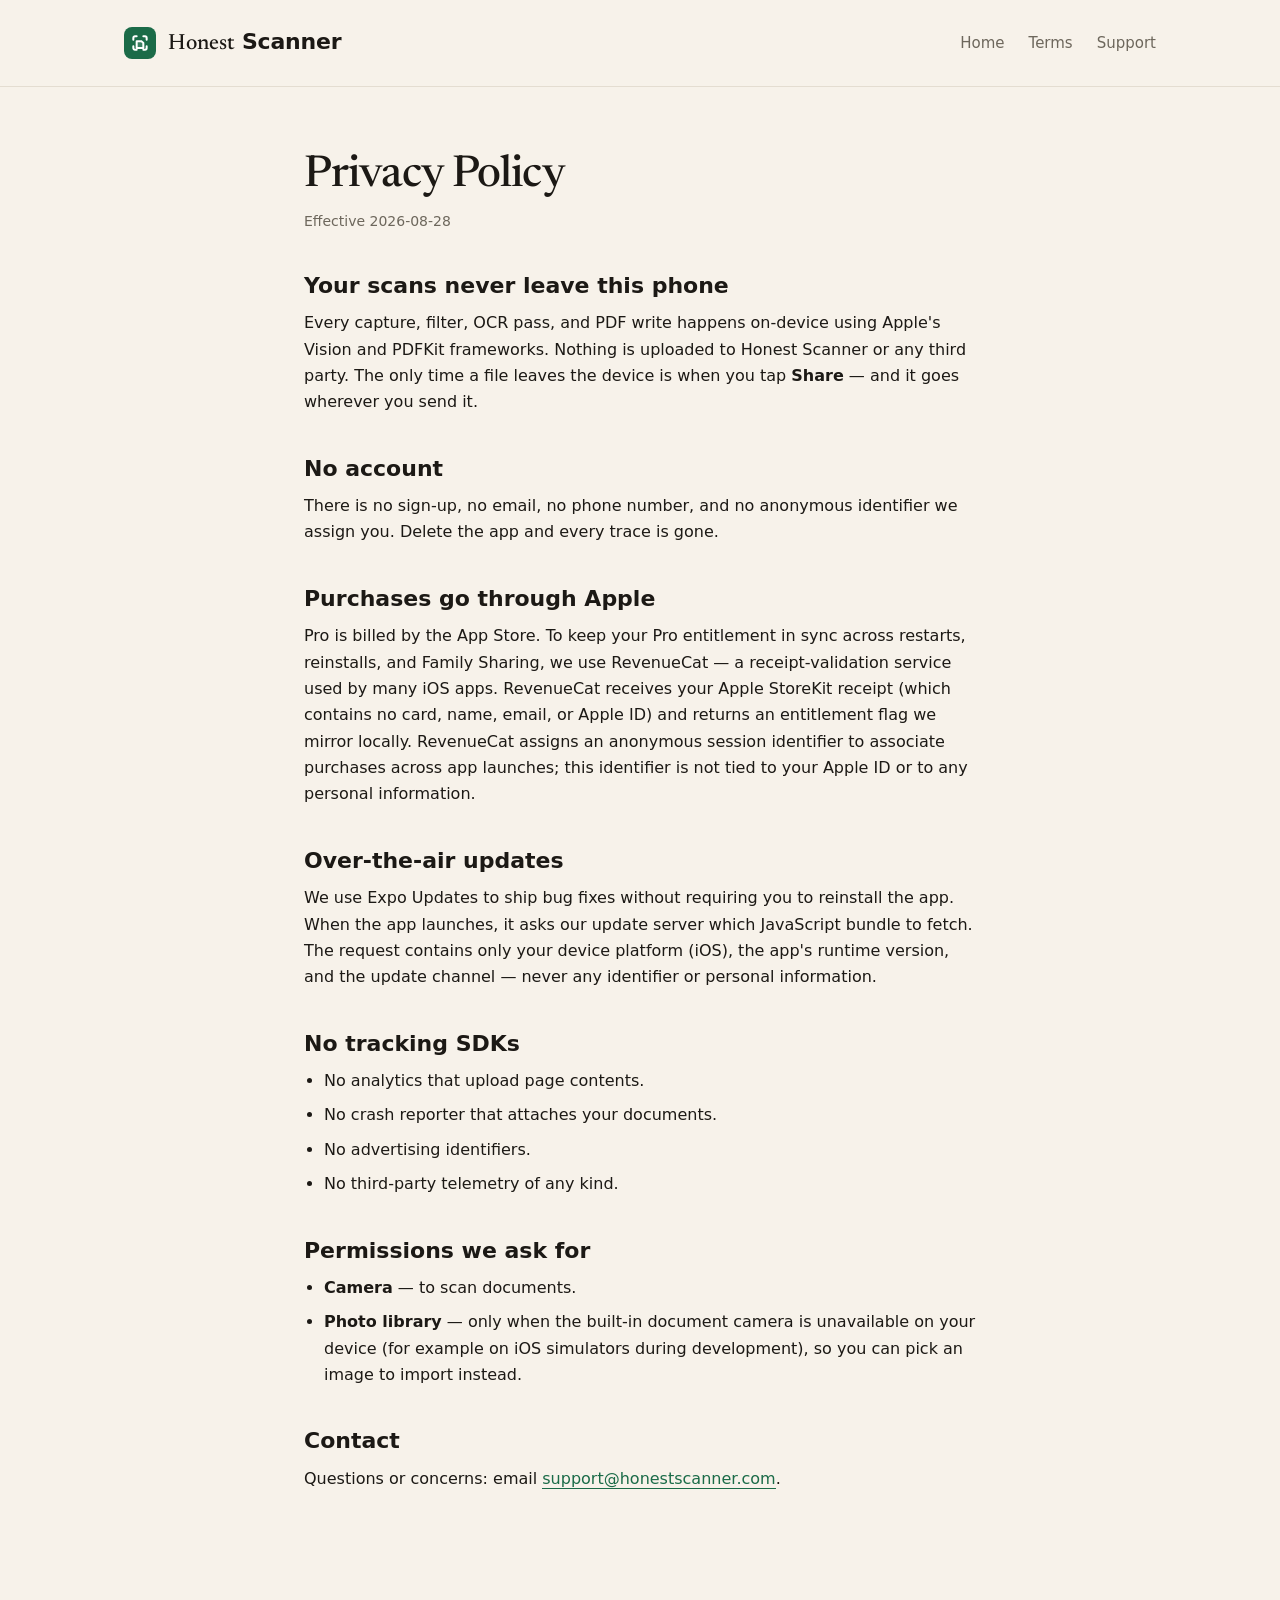
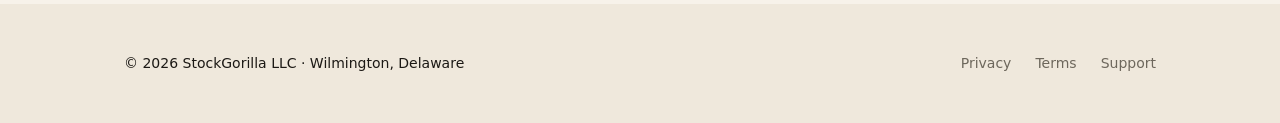
==== privacy/index.html @ a788b51b "Initial commit: Honest Scanner marketing site Static HTML + CSS marketing site for honestscanner.com" ====
<!DOCTYPE html>
<html lang="en">
<head>
  <meta charset="utf-8" />
  <meta name="viewport" content="width=device-width, initial-scale=1" />
  <title>Privacy Policy · Honest Scanner</title>
  <meta name="description" content="Honest Scanner's privacy policy. Your scans never leave the device. No account, no cloud, no tracking." />
  <link rel="preconnect" href="https://fonts.googleapis.com" />
  <link rel="preconnect" href="https://fonts.gstatic.com" crossorigin />
  <link href="https://fonts.googleapis.com/css2?family=Newsreader:ital,wght@0,400;0,500;0,600;0,700&display=swap" rel="stylesheet" />
  <link rel="stylesheet" href="/assets/style.css" />
</head>
<body>

<nav class="nav">
  <div class="container nav-inner">
    <a href="/" class="brand">
      <span class="brand-icon">
        <svg viewBox="0 0 24 24" fill="none" stroke="currentColor" stroke-width="2.4" stroke-linecap="round" stroke-linejoin="round" aria-hidden="true">
          <path d="M4 8V6a2 2 0 0 1 2-2h2" />
          <path d="M16 4h2a2 2 0 0 1 2 2v2" />
          <path d="M20 16v2a2 2 0 0 1-2 2h-2" />
          <path d="M8 20H6a2 2 0 0 1-2-2v-2" />
          <path d="M8 10h6l2 2v6H8z" fill="currentColor" fill-opacity="0.15" />
        </svg>
      </span>
      <span>
        <span class="brand-honest">Honest</span>
        <span class="brand-scanner">Scanner</span>
      </span>
    </a>
    <div class="nav-spacer"></div>
    <div class="nav-links">
      <a href="/">Home</a>
      <a href="/terms/">Terms</a>
      <a href="/support/">Support</a>
    </div>
  </div>
</nav>

<article class="legal-page">
  <div class="container-narrow">
    <h1>Privacy Policy</h1>
    <p class="updated">Effective 2026-08-28</p>

    <h2>Your scans never leave this phone</h2>
    <p>Every capture, filter, OCR pass, and PDF write happens on-device using Apple's Vision and PDFKit frameworks. Nothing is uploaded to Honest Scanner or any third party. The only time a file leaves the device is when you tap <strong>Share</strong> — and it goes wherever you send it.</p>

    <h2>No account</h2>
    <p>There is no sign-up, no email, no phone number, and no anonymous identifier we assign you. Delete the app and every trace is gone.</p>

    <h2>Purchases go through Apple</h2>
    <p>Pro is billed by the App Store. To keep your Pro entitlement in sync across restarts, reinstalls, and Family Sharing, we use RevenueCat — a receipt-validation service used by many iOS apps. RevenueCat receives your Apple StoreKit receipt (which contains no card, name, email, or Apple ID) and returns an entitlement flag we mirror locally. RevenueCat assigns an anonymous session identifier to associate purchases across app launches; this identifier is not tied to your Apple ID or to any personal information.</p>

    <h2>Over-the-air updates</h2>
    <p>We use Expo Updates to ship bug fixes without requiring you to reinstall the app. When the app launches, it asks our update server which JavaScript bundle to fetch. The request contains only your device platform (iOS), the app's runtime version, and the update channel — never any identifier or personal information.</p>

    <h2>No tracking SDKs</h2>
    <ul>
      <li>No analytics that upload page contents.</li>
      <li>No crash reporter that attaches your documents.</li>
      <li>No advertising identifiers.</li>
      <li>No third-party telemetry of any kind.</li>
    </ul>

    <h2>Permissions we ask for</h2>
    <ul>
      <li><strong>Camera</strong> — to scan documents.</li>
      <li><strong>Photo library</strong> — only when the built-in document camera is unavailable on your device (for example on iOS simulators during development), so you can pick an image to import instead.</li>
    </ul>

    <h2>Contact</h2>
    <p>Questions or concerns: email <a href="mailto:support@honestscanner.com">support@honestscanner.com</a>.</p>
  </div>
</article>

<footer class="footer">
  <div class="container footer-grid">
    <div>
      <p style="margin: 0;">© 2026 StockGorilla LLC · Wilmington, Delaware</p>
    </div>
    <div class="footer-links">
      <a href="/privacy/">Privacy</a>
      <a href="/terms/">Terms</a>
      <a href="/support/">Support</a>
    </div>
  </div>
</footer>

</body>
</html>
---- assets/style.css ----
/* Honest Scanner — marketing site
   Design tokens mirror src/theme.ts in the app repo. */

:root {
  --paper: #f7f2ea;
  --surface: #fffdf9;
  --ink: #1c1915;
  --muted: #6d675c;
  --line: #e4ddd1;
  --green: #1b6b48;
  --green-soft: #e5f3ea;
  --paper-gray: #efe8dc;
  --destructive: #b3261e;
  --serif: 'Newsreader', 'Iowan Old Style', 'Palatino', Georgia, serif;
  --sans: -apple-system, BlinkMacSystemFont, 'Segoe UI', system-ui, sans-serif;
}

* {
  box-sizing: border-box;
  margin: 0;
  padding: 0;
}

html {
  scroll-behavior: smooth;
}

body {
  font-family: var(--sans);
  background: var(--paper);
  color: var(--ink);
  line-height: 1.6;
  -webkit-font-smoothing: antialiased;
  -moz-osx-font-smoothing: grayscale;
}

img {
  max-width: 100%;
  height: auto;
  display: block;
}

a {
  color: var(--green);
  text-decoration: none;
}

a:hover {
  text-decoration: underline;
}

/* Layout */

.container {
  width: 100%;
  max-width: 1080px;
  margin: 0 auto;
  padding: 0 24px;
}

.container-narrow {
  width: 100%;
  max-width: 720px;
  margin: 0 auto;
  padding: 0 24px;
}

section {
  padding: 80px 0;
}

@media (max-width: 640px) {
  section {
    padding: 56px 0;
  }
}

/* Type */

h1,
h2,
h3 {
  font-family: var(--serif);
  color: var(--ink);
  letter-spacing: -0.02em;
  line-height: 1.15;
}

h1 {
  font-size: 64px;
  font-weight: 500;
}

h2 {
  font-size: 40px;
  font-weight: 500;
  margin-bottom: 16px;
}

h3 {
  font-size: 24px;
  font-weight: 500;
  margin-bottom: 12px;
}

@media (max-width: 640px) {
  h1 {
    font-size: 44px;
  }
  h2 {
    font-size: 32px;
  }
  h3 {
    font-size: 22px;
  }
}

p {
  color: var(--ink);
  margin-bottom: 16px;
}

.lead {
  font-size: 20px;
  color: var(--muted);
  margin-bottom: 32px;
}

.eyebrow {
  font-size: 13px;
  font-weight: 600;
  color: var(--muted);
  letter-spacing: 0.08em;
  text-transform: uppercase;
  margin-bottom: 12px;
}

/* Nav */

.nav {
  padding: 24px 0;
  border-bottom: 1px solid var(--line);
  background: var(--paper);
  position: sticky;
  top: 0;
  z-index: 10;
}

.nav-inner {
  display: flex;
  align-items: center;
  gap: 24px;
}

.brand {
  display: flex;
  align-items: center;
  gap: 12px;
  color: var(--ink);
  font-size: 22px;
  text-decoration: none;
}

.brand-icon {
  width: 32px;
  height: 32px;
  border-radius: 8px;
  background: var(--green);
  display: flex;
  align-items: center;
  justify-content: center;
}

.brand-icon svg {
  width: 20px;
  height: 20px;
  color: white;
}

.brand-honest {
  font-family: var(--serif);
  font-weight: 500;
}

.brand-scanner {
  font-weight: 700;
  letter-spacing: -0.01em;
}

.nav-spacer {
  flex: 1;
}

.nav-links {
  display: flex;
  gap: 24px;
  align-items: center;
}

.nav-links a {
  color: var(--muted);
  font-size: 15px;
}

.nav-links a:hover {
  color: var(--ink);
  text-decoration: none;
}

@media (max-width: 640px) {
  .nav-links {
    display: none;
  }
}

/* Buttons */

.btn {
  display: inline-flex;
  align-items: center;
  gap: 8px;
  padding: 14px 24px;
  border-radius: 999px;
  font-family: var(--sans);
  font-size: 16px;
  font-weight: 600;
  border: none;
  cursor: pointer;
  text-decoration: none;
  transition: transform 0.08s ease, opacity 0.15s ease;
}

.btn:hover {
  text-decoration: none;
  opacity: 0.9;
}

.btn:active {
  transform: scale(0.98);
}

.btn-primary {
  background: var(--green);
  color: white;
}

.btn-secondary {
  background: var(--paper-gray);
  color: var(--ink);
}

.appstore-badge {
  height: 52px;
  width: auto;
}

/* Hero */

.hero {
  padding: 96px 0 64px;
}

.hero-grid {
  display: grid;
  grid-template-columns: 1.1fr 1fr;
  gap: 56px;
  align-items: center;
}

@media (max-width: 900px) {
  .hero-grid {
    grid-template-columns: 1fr;
    gap: 40px;
  }
}

.hero-tagline {
  font-family: var(--serif);
  font-size: 22px;
  color: var(--muted);
  margin: 20px 0 32px;
  line-height: 1.4;
}

.hero-trust {
  font-size: 15px;
  color: var(--muted);
  margin-top: 24px;
}

.hero-image {
  border-radius: 20px;
  overflow: hidden;
  box-shadow: 0 30px 60px -20px rgba(28, 25, 21, 0.15);
}

/* Feature grid */

.feature-grid {
  display: grid;
  grid-template-columns: repeat(3, 1fr);
  gap: 24px;
  margin-top: 40px;
}

@media (max-width: 900px) {
  .feature-grid {
    grid-template-columns: 1fr;
  }
}

.feature {
  background: var(--surface);
  border: 1px solid var(--line);
  border-radius: 18px;
  padding: 28px;
}

.feature-icon {
  width: 44px;
  height: 44px;
  border-radius: 12px;
  background: var(--green-soft);
  color: var(--green);
  display: flex;
  align-items: center;
  justify-content: center;
  margin-bottom: 16px;
  font-size: 22px;
}

.feature h3 {
  font-family: var(--sans);
  font-size: 18px;
  font-weight: 700;
  margin-bottom: 8px;
  letter-spacing: 0;
}

.feature p {
  color: var(--muted);
  font-size: 15px;
  line-height: 1.55;
  margin: 0;
}

/* Pricing */

.pricing {
  background: var(--surface);
}

.pricing-grid {
  display: grid;
  grid-template-columns: 1fr 1fr;
  gap: 24px;
  margin-top: 40px;
  max-width: 720px;
  margin-left: auto;
  margin-right: auto;
}

@media (max-width: 640px) {
  .pricing-grid {
    grid-template-columns: 1fr;
  }
}

.plan {
  background: var(--paper);
  border: 2px solid var(--line);
  border-radius: 18px;
  padding: 32px;
  position: relative;
}

.plan-best {
  border-color: var(--green);
}

.plan-badge {
  position: absolute;
  top: 20px;
  right: 20px;
  background: var(--green-soft);
  color: var(--green);
  font-size: 11px;
  font-weight: 700;
  letter-spacing: 0.08em;
  padding: 4px 10px;
  border-radius: 999px;
}

.plan-name {
  font-family: var(--sans);
  font-size: 18px;
  font-weight: 700;
  color: var(--ink);
  margin-bottom: 8px;
}

.plan-price {
  font-family: var(--serif);
  font-size: 44px;
  font-weight: 500;
  color: var(--ink);
  line-height: 1;
  margin-bottom: 4px;
}

.plan-cadence {
  color: var(--muted);
  font-size: 15px;
  margin-bottom: 20px;
}

.plan-notes {
  color: var(--muted);
  font-size: 14px;
  line-height: 1.5;
}

.pricing-fine {
  text-align: center;
  color: var(--muted);
  font-size: 14px;
  margin-top: 32px;
}

/* Compare */

.compare-table {
  width: 100%;
  border-collapse: collapse;
  background: var(--surface);
  border: 1px solid var(--line);
  border-radius: 18px;
  overflow: hidden;
  margin-top: 32px;
  font-size: 15px;
}

.compare-table th,
.compare-table td {
  padding: 14px 16px;
  text-align: center;
  border-bottom: 1px solid var(--line);
}

.compare-table th:first-child,
.compare-table td:first-child {
  text-align: left;
  font-weight: 500;
}

.compare-table thead {
  background: var(--paper-gray);
}

.compare-table th {
  font-size: 13px;
  font-weight: 600;
  text-transform: uppercase;
  letter-spacing: 0.06em;
  color: var(--muted);
}

.compare-table th.us {
  color: var(--green);
}

.compare-table td.us {
  background: var(--green-soft);
  color: var(--ink);
  font-weight: 600;
}

.compare-table tr:last-child td {
  border-bottom: none;
}

.compare-wrap {
  overflow-x: auto;
}

/* Trust */

.trust {
  background: var(--paper);
}

.trust-list {
  list-style: none;
  padding: 0;
  margin: 32px 0 0;
  display: grid;
  grid-template-columns: repeat(2, 1fr);
  gap: 16px 40px;
}

@media (max-width: 640px) {
  .trust-list {
    grid-template-columns: 1fr;
  }
}

.trust-list li {
  padding-left: 32px;
  position: relative;
  color: var(--ink);
  font-size: 16px;
  line-height: 1.5;
}

.trust-list li::before {
  content: '✓';
  position: absolute;
  left: 0;
  top: 0;
  color: var(--green);
  font-weight: 700;
  font-size: 18px;
}

/* Closing CTA */

.closing {
  background: var(--green);
  color: white;
  text-align: center;
  padding: 96px 24px;
}

.closing h2 {
  color: white;
  font-size: 56px;
  margin-bottom: 20px;
}

.closing .strike {
  color: rgba(255, 255, 255, 0.5);
  text-decoration: line-through;
  font-size: 32px;
  font-weight: 400;
  margin-bottom: 32px;
  display: block;
}

@media (max-width: 640px) {
  .closing h2 {
    font-size: 40px;
  }
  .closing .strike {
    font-size: 24px;
  }
}

.closing .btn-primary {
  background: white;
  color: var(--green);
}

/* Footer */

.footer {
  background: var(--paper-gray);
  padding: 48px 0;
  color: var(--muted);
  font-size: 14px;
}

.footer-grid {
  display: grid;
  grid-template-columns: 1fr auto;
  gap: 32px;
  align-items: start;
}

@media (max-width: 640px) {
  .footer-grid {
    grid-template-columns: 1fr;
  }
}

.footer-links {
  display: flex;
  gap: 24px;
  flex-wrap: wrap;
}

.footer-links a {
  color: var(--muted);
}

.footer-links a:hover {
  color: var(--ink);
}

/* Legal pages (privacy/terms/support) */

.legal-page {
  padding: 64px 0 96px;
}

.legal-page h1 {
  font-size: 44px;
  margin-bottom: 8px;
}

.legal-page .updated {
  color: var(--muted);
  font-size: 14px;
  margin-bottom: 40px;
}

.legal-page h2 {
  font-size: 22px;
  font-family: var(--sans);
  font-weight: 700;
  letter-spacing: 0;
  margin-top: 40px;
  margin-bottom: 12px;
}

.legal-page p,
.legal-page li {
  color: var(--ink);
  font-size: 16px;
  line-height: 1.65;
  margin-bottom: 16px;
}

.legal-page ul {
  padding-left: 20px;
}

.legal-page ul li {
  margin-bottom: 8px;
}

.legal-page a {
  border-bottom: 1px solid var(--green);
}

.legal-page a:hover {
  text-decoration: none;
  opacity: 0.7;
}
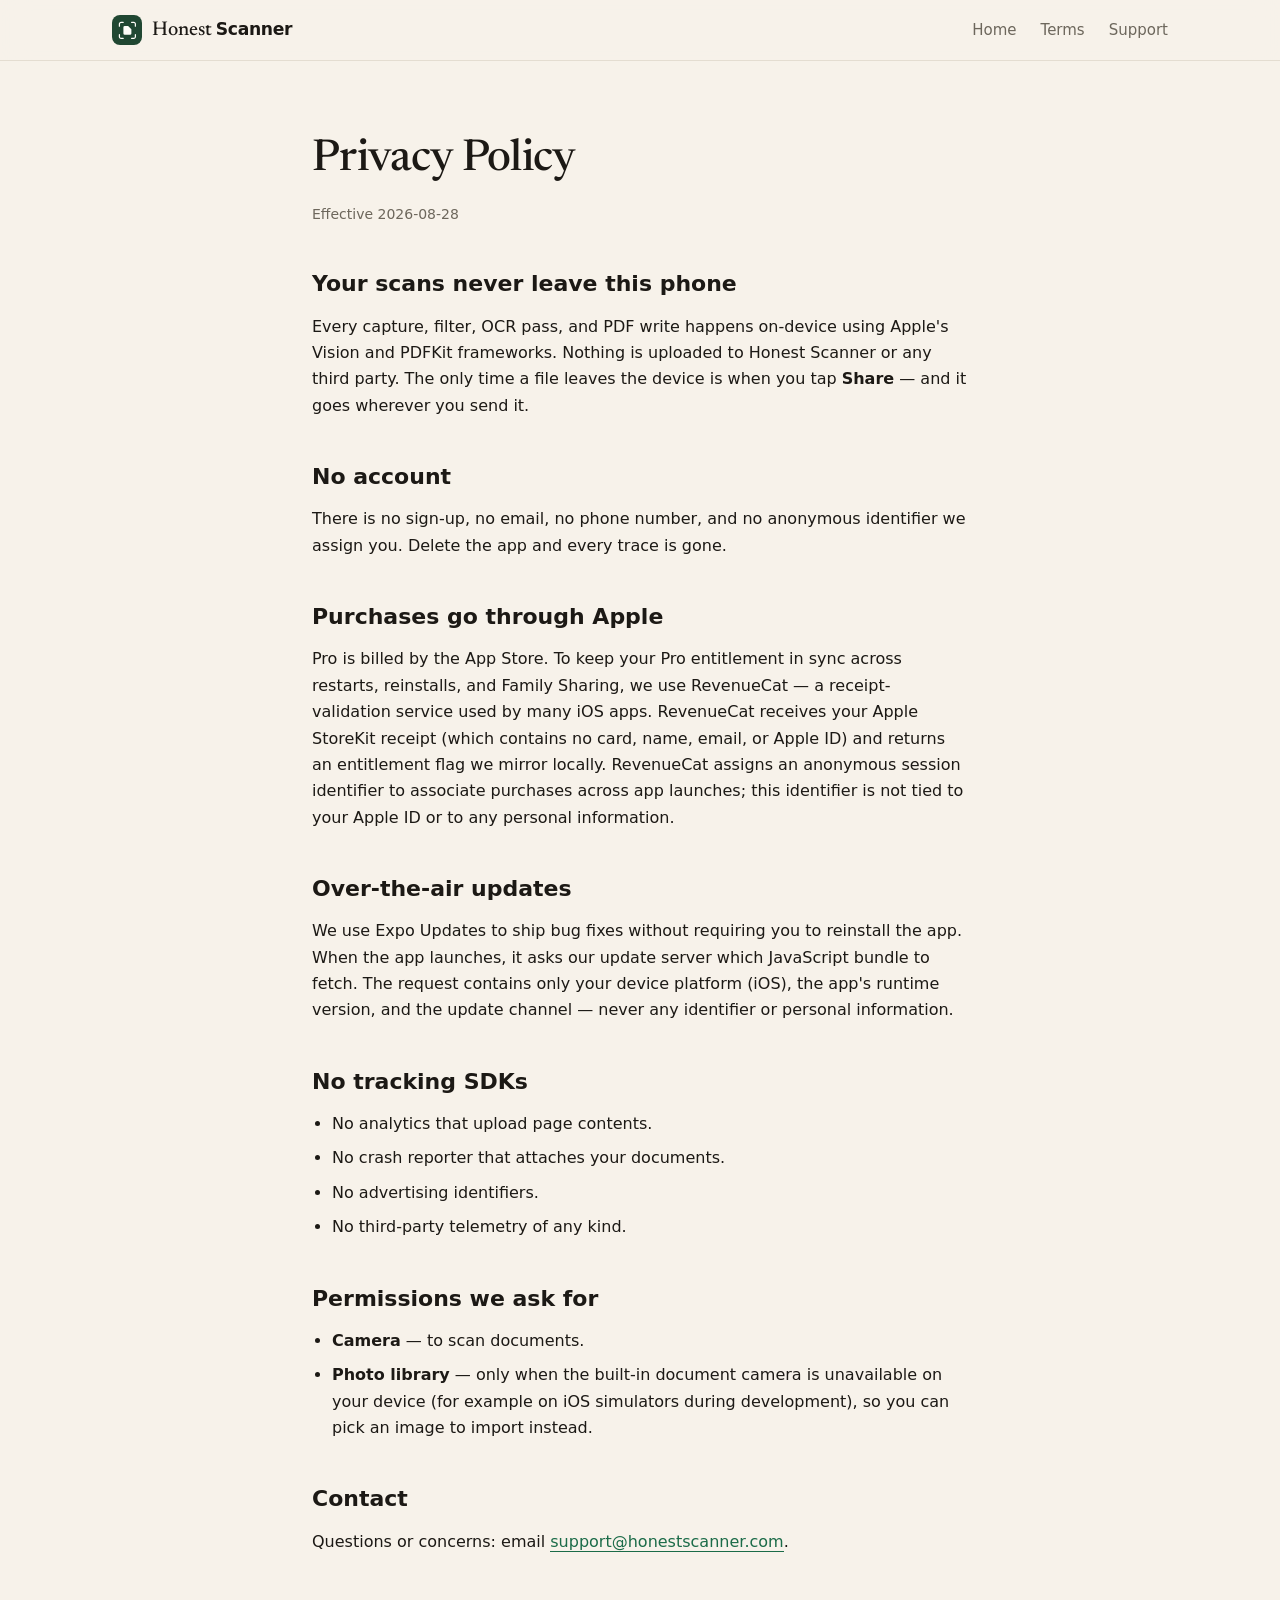
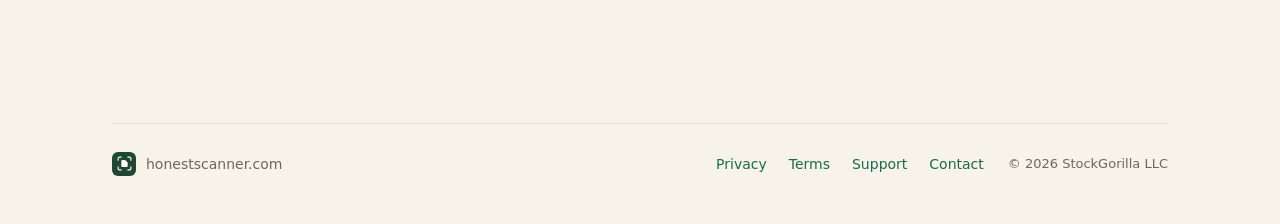
==== commit 07765115: "Rebuild landing page from Claude Design source Import honestscanner.com.dc.html from wesite design/ " ====
--- a/privacy/index.html
+++ b/privacy/index.html
@@ -1,30 +1,25 @@
 <!DOCTYPE html>
 <html lang="en">
 <head>
-  <meta charset="utf-8" />
-  <meta name="viewport" content="width=device-width, initial-scale=1" />
-  <title>Privacy Policy · Honest Scanner</title>
-  <meta name="description" content="Honest Scanner's privacy policy. Your scans never leave the device. No account, no cloud, no tracking." />
-  <link rel="preconnect" href="https://fonts.googleapis.com" />
-  <link rel="preconnect" href="https://fonts.gstatic.com" crossorigin />
-  <link href="https://fonts.googleapis.com/css2?family=Newsreader:ital,wght@0,400;0,500;0,600;0,700&display=swap" rel="stylesheet" />
-  <link rel="stylesheet" href="/assets/style.css" />
+<meta charset="utf-8">
+<meta name="viewport" content="width=device-width, initial-scale=1">
+<title>Privacy Policy · Honest Scanner</title>
+<meta name="description" content="Your scans never leave the device. No account, no cloud, no tracking.">
+<link rel="icon" type="image/png" href="/assets/favicon.png">
+<link rel="preconnect" href="https://fonts.googleapis.com">
+<link rel="preconnect" href="https://fonts.gstatic.com" crossorigin>
+<link href="https://fonts.googleapis.com/css2?family=Newsreader:opsz,wght@6..72,400;6..72,500;6..72,600&display=swap" rel="stylesheet">
+<link rel="stylesheet" href="/assets/style.css">
 </head>
 <body>
 
 <nav class="nav">
-  <div class="container nav-inner">
+  <div class="nav-inner">
     <a href="/" class="brand">
-      <span class="brand-icon">
-        <svg viewBox="0 0 24 24" fill="none" stroke="currentColor" stroke-width="2.4" stroke-linecap="round" stroke-linejoin="round" aria-hidden="true">
-          <path d="M4 8V6a2 2 0 0 1 2-2h2" />
-          <path d="M16 4h2a2 2 0 0 1 2 2v2" />
-          <path d="M20 16v2a2 2 0 0 1-2 2h-2" />
-          <path d="M8 20H6a2 2 0 0 1-2-2v-2" />
-          <path d="M8 10h6l2 2v6H8z" fill="currentColor" fill-opacity="0.15" />
-        </svg>
-      </span>
-      <span>
+      <div class="brand-icon">
+        <svg width="18.8" height="18.8" viewBox="0 0 40 40" fill="none"><g stroke="#FFFDF9" stroke-width="2.6" stroke-linecap="round"><path d="M3 11V6.5A3.5 3.5 0 0 1 6.5 3H11"/><path d="M29 3h4.5A3.5 3.5 0 0 1 37 6.5V11"/><path d="M37 29v4.5a3.5 3.5 0 0 1-3.5 3.5H29"/><path d="M11 37H6.5A3.5 3.5 0 0 1 3 33.5V29"/></g><path d="M11.5 13.5a3 3 0 0 1 3-3h7L28.5 17.5v9a3 3 0 0 1-3 3h-11a3 3 0 0 1-3-3z" fill="#FFFDF9"/></svg>
+      </div>
+      <span class="brand-wordmark">
         <span class="brand-honest">Honest</span>
         <span class="brand-scanner">Scanner</span>
       </span>
@@ -75,15 +70,21 @@
 </article>
 
 <footer class="footer">
-  <div class="container footer-grid">
-    <div>
-      <p style="margin: 0;">© 2026 StockGorilla LLC · Wilmington, Delaware</p>
+  <div class="footer-inner">
+    <div class="footer-brand">
+      <div class="footer-brand-icon">
+        <svg width="15" height="15" viewBox="0 0 40 40" fill="none"><g stroke="#FFFDF9" stroke-width="3" stroke-linecap="round"><path d="M3 11V6.5A3.5 3.5 0 0 1 6.5 3H11"/><path d="M29 3h4.5A3.5 3.5 0 0 1 37 6.5V11"/><path d="M37 29v4.5a3.5 3.5 0 0 1-3.5 3.5H29"/><path d="M11 37H6.5A3.5 3.5 0 0 1 3 33.5V29"/></g><path d="M11.5 13.5a3 3 0 0 1 3-3h7L28.5 17.5v9a3 3 0 0 1-3 3h-11a3 3 0 0 1-3-3z" fill="#FFFDF9"/></svg>
+      </div>
+      <span>honestscanner.com</span>
     </div>
+    <div class="footer-spacer"></div>
     <div class="footer-links">
       <a href="/privacy/">Privacy</a>
       <a href="/terms/">Terms</a>
       <a href="/support/">Support</a>
+      <a href="mailto:support@honestscanner.com">Contact</a>
     </div>
+    <div class="footer-copyright">© 2026 StockGorilla LLC</div>
   </div>
 </footer>
 
--- a/assets/style.css
+++ b/assets/style.css
@@ -1,5 +1,5 @@
-/* Honest Scanner — marketing site
-   Design tokens mirror src/theme.ts in the app repo. */
+/* Honest Scanner — legal pages (privacy / terms / support).
+   The landing page (/) is fully inline-styled and doesn't use this file. */
 
 :root {
   --paper: #f7f2ea;
@@ -8,183 +8,103 @@
   --muted: #6d675c;
   --line: #e4ddd1;
   --green: #1b6b48;
+  --green-dark: #0f4c32;
   --green-soft: #e5f3ea;
   --paper-gray: #efe8dc;
-  --destructive: #b3261e;
+  --brand-green: #204732;
   --serif: 'Newsreader', 'Iowan Old Style', 'Palatino', Georgia, serif;
-  --sans: -apple-system, BlinkMacSystemFont, 'Segoe UI', system-ui, sans-serif;
+  --sans: -apple-system, 'SF Pro Text', 'Helvetica Neue', system-ui, sans-serif;
 }
 
 * {
   box-sizing: border-box;
+}
+
+body {
   margin: 0;
-  padding: 0;
-}
-
-html {
-  scroll-behavior: smooth;
-}
-
-body {
+  background: var(--paper);
+  color: var(--ink);
   font-family: var(--sans);
-  background: var(--paper);
-  color: var(--ink);
-  line-height: 1.6;
   -webkit-font-smoothing: antialiased;
   -moz-osx-font-smoothing: grayscale;
-}
-
-img {
-  max-width: 100%;
-  height: auto;
-  display: block;
+  line-height: 1.6;
 }
 
 a {
   color: var(--green);
   text-decoration: none;
+  transition: color 0.15s ease;
 }
 
 a:hover {
-  text-decoration: underline;
-}
-
-/* Layout */
-
-.container {
-  width: 100%;
-  max-width: 1080px;
-  margin: 0 auto;
-  padding: 0 24px;
+  color: var(--green-dark);
 }
 
 .container-narrow {
-  width: 100%;
   max-width: 720px;
   margin: 0 auto;
-  padding: 0 24px;
-}
-
-section {
-  padding: 80px 0;
-}
-
-@media (max-width: 640px) {
-  section {
-    padding: 56px 0;
-  }
-}
-
-/* Type */
-
-h1,
-h2,
-h3 {
-  font-family: var(--serif);
-  color: var(--ink);
-  letter-spacing: -0.02em;
-  line-height: 1.15;
-}
-
-h1 {
-  font-size: 64px;
-  font-weight: 500;
-}
-
-h2 {
-  font-size: 40px;
-  font-weight: 500;
-  margin-bottom: 16px;
-}
-
-h3 {
-  font-size: 24px;
-  font-weight: 500;
-  margin-bottom: 12px;
-}
-
-@media (max-width: 640px) {
-  h1 {
-    font-size: 44px;
-  }
-  h2 {
-    font-size: 32px;
-  }
-  h3 {
-    font-size: 22px;
-  }
-}
-
-p {
-  color: var(--ink);
-  margin-bottom: 16px;
-}
-
-.lead {
-  font-size: 20px;
-  color: var(--muted);
-  margin-bottom: 32px;
-}
-
-.eyebrow {
-  font-size: 13px;
-  font-weight: 600;
-  color: var(--muted);
-  letter-spacing: 0.08em;
-  text-transform: uppercase;
-  margin-bottom: 12px;
-}
-
-/* Nav */
+  padding: 0 32px;
+}
+
+/* Nav — mirrors the landing page's sticky bar */
 
 .nav {
-  padding: 24px 0;
-  border-bottom: 1px solid var(--line);
-  background: var(--paper);
   position: sticky;
   top: 0;
   z-index: 10;
+  background: rgba(247, 242, 234, 0.9);
+  backdrop-filter: blur(14px);
+  border-bottom: 1px solid var(--line);
 }
 
 .nav-inner {
-  display: flex;
-  align-items: center;
-  gap: 24px;
+  max-width: 1120px;
+  margin: 0 auto;
+  padding: 14px 32px;
+  display: flex;
+  align-items: center;
+  gap: 28px;
 }
 
 .brand {
   display: flex;
   align-items: center;
-  gap: 12px;
-  color: var(--ink);
-  font-size: 22px;
-  text-decoration: none;
+  gap: 10px;
+  color: var(--ink);
+}
+
+.brand:hover {
+  color: var(--ink);
 }
 
 .brand-icon {
-  width: 32px;
-  height: 32px;
+  width: 30px;
+  height: 30px;
   border-radius: 8px;
-  background: var(--green);
+  background: var(--brand-green);
   display: flex;
   align-items: center;
   justify-content: center;
-}
-
-.brand-icon svg {
-  width: 20px;
-  height: 20px;
-  color: white;
+  flex: none;
+}
+
+.brand-wordmark {
+  display: flex;
+  align-items: baseline;
+  gap: 4.4px;
 }
 
 .brand-honest {
   font-family: var(--serif);
+  font-size: 20px;
   font-weight: 500;
+  letter-spacing: -0.005em;
 }
 
 .brand-scanner {
+  font-size: 17.2px;
   font-weight: 700;
-  letter-spacing: -0.01em;
+  letter-spacing: -0.02em;
 }
 
 .nav-spacer {
@@ -198,428 +118,48 @@
 }
 
 .nav-links a {
-  color: var(--muted);
   font-size: 15px;
+  color: var(--muted);
 }
 
 .nav-links a:hover {
   color: var(--ink);
-  text-decoration: none;
 }
 
 @media (max-width: 640px) {
-  .nav-links {
+  .nav-links a:not(:last-child) {
     display: none;
   }
 }
 
-/* Buttons */
-
-.btn {
-  display: inline-flex;
-  align-items: center;
-  gap: 8px;
-  padding: 14px 24px;
-  border-radius: 999px;
-  font-family: var(--sans);
-  font-size: 16px;
-  font-weight: 600;
-  border: none;
-  cursor: pointer;
-  text-decoration: none;
-  transition: transform 0.08s ease, opacity 0.15s ease;
-}
-
-.btn:hover {
-  text-decoration: none;
-  opacity: 0.9;
-}
-
-.btn:active {
-  transform: scale(0.98);
-}
-
-.btn-primary {
-  background: var(--green);
-  color: white;
-}
-
-.btn-secondary {
-  background: var(--paper-gray);
-  color: var(--ink);
-}
-
-.appstore-badge {
-  height: 52px;
-  width: auto;
-}
-
-/* Hero */
-
-.hero {
-  padding: 96px 0 64px;
-}
-
-.hero-grid {
-  display: grid;
-  grid-template-columns: 1.1fr 1fr;
-  gap: 56px;
-  align-items: center;
-}
-
-@media (max-width: 900px) {
-  .hero-grid {
-    grid-template-columns: 1fr;
-    gap: 40px;
-  }
-}
-
-.hero-tagline {
-  font-family: var(--serif);
-  font-size: 22px;
-  color: var(--muted);
-  margin: 20px 0 32px;
-  line-height: 1.4;
-}
-
-.hero-trust {
-  font-size: 15px;
-  color: var(--muted);
-  margin-top: 24px;
-}
-
-.hero-image {
-  border-radius: 20px;
-  overflow: hidden;
-  box-shadow: 0 30px 60px -20px rgba(28, 25, 21, 0.15);
-}
-
-/* Feature grid */
-
-.feature-grid {
-  display: grid;
-  grid-template-columns: repeat(3, 1fr);
-  gap: 24px;
-  margin-top: 40px;
-}
-
-@media (max-width: 900px) {
-  .feature-grid {
-    grid-template-columns: 1fr;
-  }
-}
-
-.feature {
-  background: var(--surface);
-  border: 1px solid var(--line);
-  border-radius: 18px;
-  padding: 28px;
-}
-
-.feature-icon {
-  width: 44px;
-  height: 44px;
-  border-radius: 12px;
-  background: var(--green-soft);
-  color: var(--green);
-  display: flex;
-  align-items: center;
-  justify-content: center;
-  margin-bottom: 16px;
-  font-size: 22px;
-}
-
-.feature h3 {
-  font-family: var(--sans);
-  font-size: 18px;
-  font-weight: 700;
-  margin-bottom: 8px;
-  letter-spacing: 0;
-}
-
-.feature p {
-  color: var(--muted);
-  font-size: 15px;
-  line-height: 1.55;
-  margin: 0;
-}
-
-/* Pricing */
-
-.pricing {
-  background: var(--surface);
-}
-
-.pricing-grid {
-  display: grid;
-  grid-template-columns: 1fr 1fr;
-  gap: 24px;
-  margin-top: 40px;
-  max-width: 720px;
-  margin-left: auto;
-  margin-right: auto;
-}
-
-@media (max-width: 640px) {
-  .pricing-grid {
-    grid-template-columns: 1fr;
-  }
-}
-
-.plan {
-  background: var(--paper);
-  border: 2px solid var(--line);
-  border-radius: 18px;
-  padding: 32px;
-  position: relative;
-}
-
-.plan-best {
-  border-color: var(--green);
-}
-
-.plan-badge {
-  position: absolute;
-  top: 20px;
-  right: 20px;
-  background: var(--green-soft);
-  color: var(--green);
-  font-size: 11px;
-  font-weight: 700;
-  letter-spacing: 0.08em;
-  padding: 4px 10px;
-  border-radius: 999px;
-}
-
-.plan-name {
-  font-family: var(--sans);
-  font-size: 18px;
-  font-weight: 700;
-  color: var(--ink);
-  margin-bottom: 8px;
-}
-
-.plan-price {
+/* Legal page body */
+
+.legal-page {
+  padding: 64px 0 96px;
+}
+
+.legal-page h1 {
   font-family: var(--serif);
   font-size: 44px;
   font-weight: 500;
-  color: var(--ink);
-  line-height: 1;
-  margin-bottom: 4px;
-}
-
-.plan-cadence {
-  color: var(--muted);
-  font-size: 15px;
-  margin-bottom: 20px;
-}
-
-.plan-notes {
+  letter-spacing: -0.015em;
+  margin: 0 0 8px;
+  color: var(--ink);
+}
+
+.legal-page .updated {
   color: var(--muted);
   font-size: 14px;
-  line-height: 1.5;
-}
-
-.pricing-fine {
-  text-align: center;
-  color: var(--muted);
-  font-size: 14px;
-  margin-top: 32px;
-}
-
-/* Compare */
-
-.compare-table {
-  width: 100%;
-  border-collapse: collapse;
-  background: var(--surface);
-  border: 1px solid var(--line);
-  border-radius: 18px;
-  overflow: hidden;
-  margin-top: 32px;
-  font-size: 15px;
-}
-
-.compare-table th,
-.compare-table td {
-  padding: 14px 16px;
-  text-align: center;
-  border-bottom: 1px solid var(--line);
-}
-
-.compare-table th:first-child,
-.compare-table td:first-child {
-  text-align: left;
-  font-weight: 500;
-}
-
-.compare-table thead {
-  background: var(--paper-gray);
-}
-
-.compare-table th {
-  font-size: 13px;
-  font-weight: 600;
-  text-transform: uppercase;
-  letter-spacing: 0.06em;
-  color: var(--muted);
-}
-
-.compare-table th.us {
-  color: var(--green);
-}
-
-.compare-table td.us {
-  background: var(--green-soft);
-  color: var(--ink);
-  font-weight: 600;
-}
-
-.compare-table tr:last-child td {
-  border-bottom: none;
-}
-
-.compare-wrap {
-  overflow-x: auto;
-}
-
-/* Trust */
-
-.trust {
-  background: var(--paper);
-}
-
-.trust-list {
-  list-style: none;
-  padding: 0;
-  margin: 32px 0 0;
-  display: grid;
-  grid-template-columns: repeat(2, 1fr);
-  gap: 16px 40px;
-}
-
-@media (max-width: 640px) {
-  .trust-list {
-    grid-template-columns: 1fr;
-  }
-}
-
-.trust-list li {
-  padding-left: 32px;
-  position: relative;
-  color: var(--ink);
-  font-size: 16px;
-  line-height: 1.5;
-}
-
-.trust-list li::before {
-  content: '✓';
-  position: absolute;
-  left: 0;
-  top: 0;
-  color: var(--green);
-  font-weight: 700;
-  font-size: 18px;
-}
-
-/* Closing CTA */
-
-.closing {
-  background: var(--green);
-  color: white;
-  text-align: center;
-  padding: 96px 24px;
-}
-
-.closing h2 {
-  color: white;
-  font-size: 56px;
-  margin-bottom: 20px;
-}
-
-.closing .strike {
-  color: rgba(255, 255, 255, 0.5);
-  text-decoration: line-through;
-  font-size: 32px;
-  font-weight: 400;
-  margin-bottom: 32px;
-  display: block;
-}
-
-@media (max-width: 640px) {
-  .closing h2 {
-    font-size: 40px;
-  }
-  .closing .strike {
-    font-size: 24px;
-  }
-}
-
-.closing .btn-primary {
-  background: white;
-  color: var(--green);
-}
-
-/* Footer */
-
-.footer {
-  background: var(--paper-gray);
-  padding: 48px 0;
-  color: var(--muted);
-  font-size: 14px;
-}
-
-.footer-grid {
-  display: grid;
-  grid-template-columns: 1fr auto;
-  gap: 32px;
-  align-items: start;
-}
-
-@media (max-width: 640px) {
-  .footer-grid {
-    grid-template-columns: 1fr;
-  }
-}
-
-.footer-links {
-  display: flex;
-  gap: 24px;
-  flex-wrap: wrap;
-}
-
-.footer-links a {
-  color: var(--muted);
-}
-
-.footer-links a:hover {
-  color: var(--ink);
-}
-
-/* Legal pages (privacy/terms/support) */
-
-.legal-page {
-  padding: 64px 0 96px;
-}
-
-.legal-page h1 {
-  font-size: 44px;
-  margin-bottom: 8px;
-}
-
-.legal-page .updated {
-  color: var(--muted);
-  font-size: 14px;
-  margin-bottom: 40px;
+  margin: 0 0 40px;
 }
 
 .legal-page h2 {
+  font-family: var(--sans);
   font-size: 22px;
-  font-family: var(--sans);
   font-weight: 700;
   letter-spacing: 0;
-  margin-top: 40px;
-  margin-bottom: 12px;
+  margin: 40px 0 12px;
+  color: var(--ink);
 }
 
 .legal-page p,
@@ -627,11 +167,12 @@
   color: var(--ink);
   font-size: 16px;
   line-height: 1.65;
-  margin-bottom: 16px;
+  margin: 0 0 16px;
 }
 
 .legal-page ul {
   padding-left: 20px;
+  margin: 0 0 16px;
 }
 
 .legal-page ul li {
@@ -643,6 +184,60 @@
 }
 
 .legal-page a:hover {
-  text-decoration: none;
-  opacity: 0.7;
-}
+  border-bottom-color: var(--green-dark);
+}
+
+/* Footer */
+
+.footer {
+  max-width: 1120px;
+  margin: 0 auto;
+  padding: 56px 32px 48px;
+}
+
+.footer-inner {
+  border-top: 1px solid var(--line);
+  padding-top: 28px;
+  display: flex;
+  flex-wrap: wrap;
+  gap: 24px;
+  align-items: center;
+}
+
+.footer-brand {
+  display: flex;
+  align-items: center;
+  gap: 10px;
+}
+
+.footer-brand-icon {
+  width: 24px;
+  height: 24px;
+  border-radius: 6px;
+  background: var(--brand-green);
+  display: flex;
+  align-items: center;
+  justify-content: center;
+  flex: none;
+}
+
+.footer-brand span {
+  font-size: 14px;
+  color: var(--muted);
+}
+
+.footer-spacer {
+  flex: 1;
+}
+
+.footer-links {
+  display: flex;
+  flex-wrap: wrap;
+  gap: 22px;
+  font-size: 14px;
+}
+
+.footer-copyright {
+  font-size: 13px;
+  color: var(--muted);
+}
